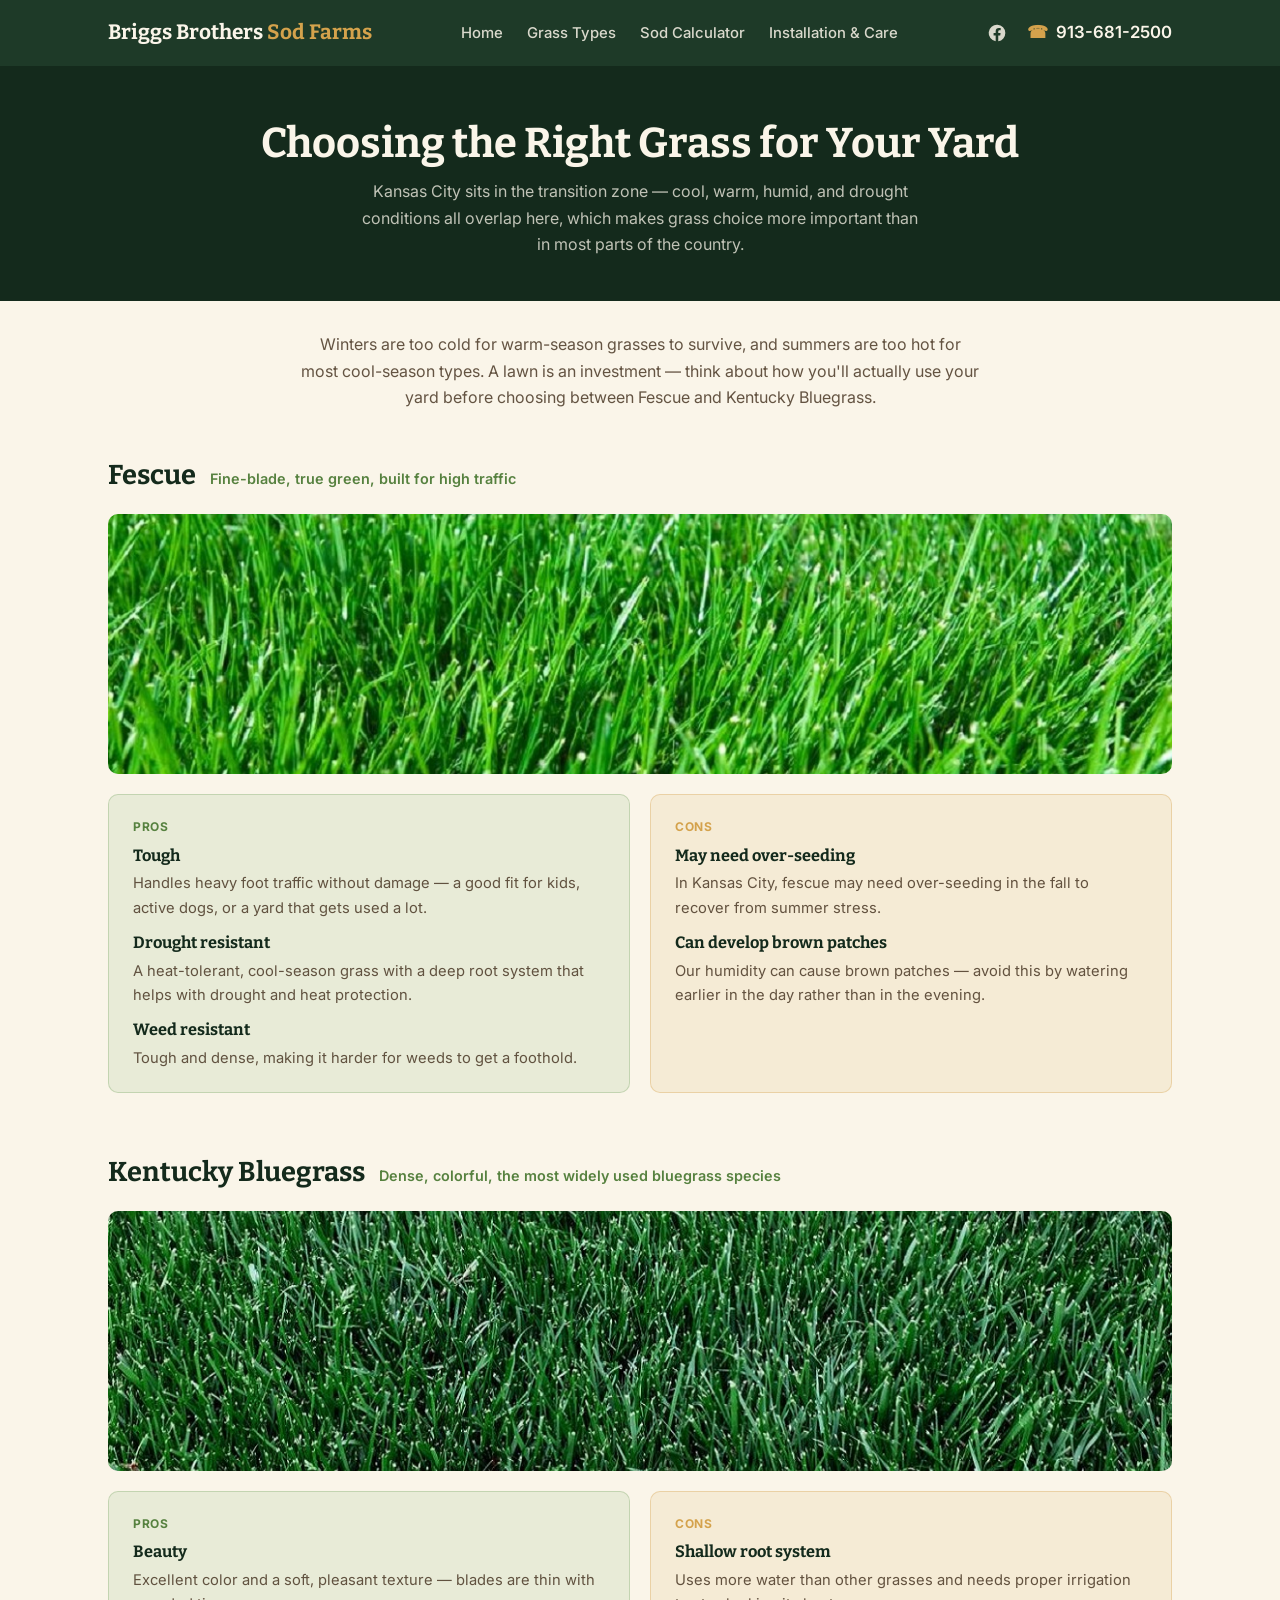
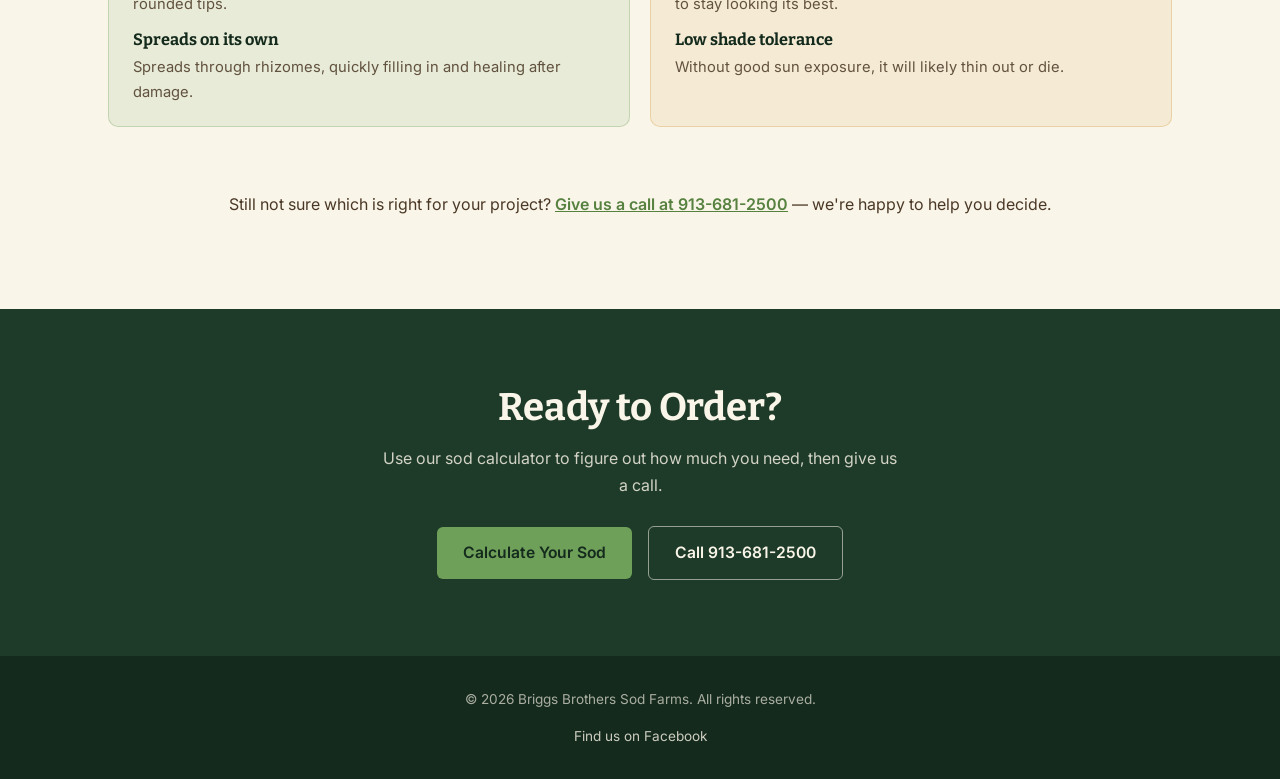
==== grass-types.html @ ac91e64b "Add files via upload" ====
<!DOCTYPE html>
<html lang="en">
<head>
<meta charset="UTF-8">
<meta name="viewport" content="width=device-width, initial-scale=1.0">
<title>Fescue vs. Kentucky Bluegrass — Briggs Brothers Sod Farms</title>
<meta name="description" content="Compare Fescue and Kentucky Bluegrass sod for Kansas City lawns — pros, cons, and which is right for your yard.">
<link rel="stylesheet" href="style.css">
</head>
<body>

<header class="site-header">
  <div class="container">
    <a class="brand" href="index.html">Briggs Brothers <span>Sod Farms</span></a>
    <nav class="site-nav">
      <a href="index.html">Home</a>
      <a href="grass-types.html">Grass Types</a>
      <a href="calculator.html">Sod Calculator</a>
      <a href="installation-care.html">Installation &amp; Care</a>
    </nav>
    <div class="header-right">
      <a class="icon-link" href="https://www.facebook.com/briggsturffarm/" target="_blank" rel="noopener" aria-label="Briggs Brothers Sod Farms on Facebook">
        <svg width="20" height="20" viewBox="0 0 24 24" fill="currentColor"><path d="M22 12a10 10 0 1 0-11.6 9.9v-7H7.9V12h2.5V9.8c0-2.5 1.5-3.9 3.8-3.9 1.1 0 2.2.2 2.2.2v2.5h-1.3c-1.2 0-1.6.8-1.6 1.6V12h2.8l-.4 2.9h-2.4v7A10 10 0 0 0 22 12Z"/></svg>
      </a>
      <a class="header-phone" href="tel:9136812500">913-681-2500</a>
    </div>
  </div>
</header>

<div class="page-banner">
  <div class="container">
    <h1>Choosing the Right Grass for Your Yard</h1>
    <p>Kansas City sits in the transition zone — cool, warm, humid, and drought conditions all overlap here, which makes grass choice more important than in most parts of the country.</p>
  </div>
</div>

<section class="section">
  <div class="container">
    <p style="max-width: 68ch; margin: 0 auto 50px; text-align: center; opacity: 0.85;">Winters are too cold for warm-season grasses to survive, and summers are too hot for most cool-season types. A lawn is an investment — think about how you'll actually use your yard before choosing between Fescue and Kentucky Bluegrass.</p>

    <div class="grass-block">
      <div class="grass-block-head">
        <h2>Fescue</h2>
        <span>Fine-blade, true green, built for high traffic</span>
      </div>
      <img class="grass-photo" src="images/kentucky-bluegrass-kansascity-mo-briggs-brothers-sod-farms.JPG" alt="Fescue grass close-up">
      <div class="pro-con-grid">
        <div class="pro-con-card pro">
          <span class="tag">Pros</span>
          <h3>Tough</h3>
          <p>Handles heavy foot traffic without damage — a good fit for kids, active dogs, or a yard that gets used a lot.</p>
          <h3>Drought resistant</h3>
          <p>A heat-tolerant, cool-season grass with a deep root system that helps with drought and heat protection.</p>
          <h3>Weed resistant</h3>
          <p>Tough and dense, making it harder for weeds to get a foothold.</p>
        </div>
        <div class="pro-con-card con">
          <span class="tag">Cons</span>
          <h3>May need over-seeding</h3>
          <p>In Kansas City, fescue may need over-seeding in the fall to recover from summer stress.</p>
          <h3>Can develop brown patches</h3>
          <p>Our humidity can cause brown patches — avoid this by watering earlier in the day rather than in the evening.</p>
        </div>
      </div>
    </div>

    <div class="grass-block">
      <div class="grass-block-head">
        <h2>Kentucky Bluegrass</h2>
        <span>Dense, colorful, the most widely used bluegrass species</span>
      </div>
      <img class="grass-photo" src="images/fescue-briggs-brothers-sod-farms.JPG" alt="Kentucky Bluegrass close-up">
      <div class="pro-con-grid">
        <div class="pro-con-card pro">
          <span class="tag">Pros</span>
          <h3>Beauty</h3>
          <p>Excellent color and a soft, pleasant texture — blades are thin with rounded tips.</p>
          <h3>Spreads on its own</h3>
          <p>Spreads through rhizomes, quickly filling in and healing after damage.</p>
        </div>
        <div class="pro-con-card con">
          <span class="tag">Cons</span>
          <h3>Shallow root system</h3>
          <p>Uses more water than other grasses and needs proper irrigation to stay looking its best.</p>
          <h3>Low shade tolerance</h3>
          <p>Without good sun exposure, it will likely thin out or die.</p>
        </div>
      </div>
    </div>

    <p style="text-align:center; margin-top: 10px;">Still not sure which is right for your project? <a href="tel:9136812500" style="color: var(--meadow-deep); font-weight: 600;">Give us a call at 913-681-2500</a> — we're happy to help you decide.</p>
  </div>
</section>

<section class="section cta-section" id="contact">
  <div class="container">
    <h2>Ready to Order?</h2>
    <p>Use our sod calculator to figure out how much you need, then give us a call.</p>
    <a class="btn" href="calculator.html">Calculate Your Sod</a>
    <a class="btn btn--ghost" href="tel:9136812500">Call 913-681-2500</a>
  </div>
</section>

<footer class="site-footer">
  <div class="container">
    &copy; 2026 Briggs Brothers Sod Farms. All rights reserved.
    <div class="footer-social">
      <a href="https://www.facebook.com/briggsturffarm/" target="_blank" rel="noopener">Find us on Facebook</a>
    </div>
  </div>
</footer>

</body>
</html>
---- style.css ----
@import url('https://fonts.googleapis.com/css2?family=Bitter:wght@500;600;700&family=Inter:wght@400;500;600&display=swap');

:root {
  --forest: #1E3A28;
  --forest-deep: #142A1C;
  --meadow: #6FA05A;
  --meadow-deep: #56813F;
  --cream: #FAF5E9;
  --cream-alt: #F1E9D6;
  --soil: #4A3826;
  --gold: #D4A24C;
  --line: #E3D9BE;
}

* { box-sizing: border-box; }

body {
  margin: 0;
  background: var(--cream);
  color: var(--soil);
  font-family: 'Inter', -apple-system, sans-serif;
  font-size: 16px;
  line-height: 1.65;
}

h1, h2, h3 {
  font-family: 'Bitter', Georgia, serif;
  font-weight: 700;
  line-height: 1.15;
  color: var(--forest-deep);
  margin: 0;
}

p { margin: 0 0 1em; }
a { color: inherit; }
img { max-width: 100%; display: block; }

.container { max-width: 1120px; margin: 0 auto; padding: 0 28px; }

/* ---------- Header ---------- */

.site-header {
  background: var(--forest);
  padding: 16px 0;
}

.site-header .container {
  display: flex;
  align-items: center;
  justify-content: space-between;
  flex-wrap: wrap;
  gap: 12px;
}

.brand {
  color: var(--cream);
  font-family: 'Bitter', serif;
  font-weight: 700;
  font-size: 1.3rem;
  text-decoration: none;
}

.brand span { color: var(--gold); }

.site-nav {
  display: flex;
  align-items: center;
  gap: 24px;
}

.site-nav a {
  color: rgba(250,245,233,0.85);
  text-decoration: none;
  font-size: 0.93rem;
  font-weight: 500;
}

.site-nav a:hover { color: var(--cream); }

.header-right {
  display: flex;
  align-items: center;
  gap: 20px;
}

.icon-link {
  color: rgba(250,245,233,0.85);
  text-decoration: none;
  display: inline-flex;
}

.icon-link:hover { color: var(--gold); }

.header-phone {
  color: var(--cream);
  text-decoration: none;
  font-weight: 600;
  font-size: 1.05rem;
  display: flex;
  align-items: center;
  gap: 8px;
}

.header-phone::before {
  content: '\260E';
  color: var(--gold);
}

/* ---------- Sub-page banner (non-home pages) ---------- */

.page-banner {
  background: var(--forest-deep);
  padding: 54px 0 44px;
  text-align: center;
}

.page-banner h1 {
  color: var(--cream);
  font-size: clamp(1.9rem, 3.6vw, 2.6rem);
  margin-bottom: 10px;
}

.page-banner p {
  color: rgba(250,245,233,0.75);
  max-width: 56ch;
  margin: 0 auto;
}

/* ---------- Pro/Con cards (Grass Types page) ---------- */

.grass-block { margin-bottom: 64px; }

.grass-block:last-child { margin-bottom: 0; }

.grass-block-head {
  display: flex;
  align-items: baseline;
  gap: 14px;
  margin-bottom: 22px;
  flex-wrap: wrap;
}

.grass-block-head h2 { font-size: 1.7rem; }

.grass-block-head span {
  color: var(--meadow-deep);
  font-weight: 600;
  font-size: 0.9rem;
}

.grass-photo {
  width: 100%;
  max-height: 260px;
  object-fit: cover;
  border-radius: 10px;
  margin-bottom: 20px;
}

.pro-con-grid {
  display: grid;
  grid-template-columns: 1fr 1fr;
  gap: 20px;
}

.pro-con-card {
  border-radius: 10px;
  padding: 22px 24px;
}

.pro-con-card.pro { background: rgba(111,160,90,0.12); border: 1px solid rgba(111,160,90,0.3); }
.pro-con-card.con { background: rgba(212,162,76,0.12); border: 1px solid rgba(212,162,76,0.35); }

.pro-con-card .tag {
  font-size: 0.75rem;
  font-weight: 700;
  letter-spacing: 0.06em;
  text-transform: uppercase;
  display: block;
  margin-bottom: 10px;
}

.pro-con-card.pro .tag { color: var(--meadow-deep); }
.pro-con-card.con .tag { color: var(--gold); }

.pro-con-card h3 { font-size: 1.02rem; margin-bottom: 6px; }
.pro-con-card p { font-size: 0.92rem; color: var(--soil); opacity: 0.85; margin: 0 0 14px; }
.pro-con-card p:last-child { margin-bottom: 0; }

/* ---------- Calculator ---------- */

.calculator-box {
  background: var(--cream);
  border: 1px solid var(--line);
  border-radius: 12px;
  padding: 32px;
  max-width: 480px;
  margin: 0 auto 20px;
}

.calc-field { margin-bottom: 16px; }

.calc-field label {
  display: block;
  font-size: 0.88rem;
  font-weight: 600;
  color: var(--forest-deep);
  margin-bottom: 6px;
}

.calc-field input {
  width: 100%;
  padding: 11px 14px;
  border: 1px solid var(--line);
  border-radius: 6px;
  font-size: 1rem;
  font-family: 'Inter', sans-serif;
  background: #fff;
}

.calc-btn {
  width: 100%;
  background: var(--meadow);
  color: var(--forest-deep);
  border: none;
  padding: 13px;
  border-radius: 6px;
  font-weight: 600;
  font-size: 1rem;
  cursor: pointer;
  margin-top: 6px;
}

.calc-btn:hover { background: #85B573; }

.calc-results {
  display: none;
  margin-top: 20px;
  padding-top: 20px;
  border-top: 1px solid var(--line);
  text-align: center;
}

.calc-results.show { display: block; }

.calc-results .result-row {
  display: flex;
  justify-content: space-between;
  font-size: 1.05rem;
  margin-bottom: 8px;
}

.calc-results .result-row strong { color: var(--forest-deep); }

.calc-note {
  text-align: center;
  font-size: 0.88rem;
  color: var(--soil);
  opacity: 0.75;
  max-width: 440px;
  margin: 0 auto;
}

/* Measuring shapes */

.shapes-grid {
  display: grid;
  grid-template-columns: repeat(3, 1fr);
  gap: 22px;
  margin-top: 36px;
}

.shape-card {
  background: var(--cream-alt);
  border: 1px solid var(--line);
  border-radius: 10px;
  padding: 22px;
  text-align: center;
}

.shape-card h3 { font-size: 1rem; margin-bottom: 10px; }
.shape-card .formula {
  font-family: 'Bitter', serif;
  font-weight: 600;
  color: var(--meadow-deep);
  font-size: 0.95rem;
  margin: 10px 0;
}
.shape-card p { font-size: 0.85rem; color: var(--soil); opacity: 0.8; margin: 0; }

/* ---------- Numbered steps (Installation page) ---------- */

.steps-list { counter-reset: step; }

.step-item {
  display: flex;
  gap: 20px;
  margin-bottom: 30px;
}

.step-item .num {
  flex-shrink: 0;
  width: 40px; height: 40px;
  border-radius: 50%;
  background: var(--meadow);
  color: var(--forest-deep);
  font-family: 'Bitter', serif;
  font-weight: 700;
  display: flex; align-items: center; justify-content: center;
}

.step-item h3 { font-size: 1.08rem; margin-bottom: 6px; }
.step-item p { font-size: 0.95rem; color: var(--soil); opacity: 0.85; margin: 0; }

.callout {
  background: rgba(212,162,76,0.14);
  border: 1px solid rgba(212,162,76,0.4);
  border-radius: 8px;
  padding: 16px 20px;
  font-weight: 600;
  color: var(--forest-deep);
  margin: 10px 0 30px;
}

/* ---------- Footer ---------- */

.site-footer {
  background: var(--forest-deep);
  color: rgba(250,245,233,0.65);
  padding: 32px 0;
  text-align: center;
  font-size: 0.85rem;
}

.footer-social {
  margin-top: 14px;
  display: flex;
  justify-content: center;
  gap: 16px;
}

.footer-social a {
  color: rgba(250,245,233,0.8);
  text-decoration: none;
}

.footer-social a:hover { color: var(--gold); }

/* ---------- Hero ---------- */

.hero {
  position: relative;
  min-height: 560px;
  display: flex;
  align-items: flex-end;
  background-size: cover;
  background-position: center;
}

.hero::after {
  content: '';
  position: absolute;
  inset: 0;
  background: linear-gradient(0deg, rgba(20,42,28,0.88) 0%, rgba(20,42,28,0.35) 55%, rgba(20,42,28,0.1) 100%);
}

.hero-content {
  position: relative;
  z-index: 1;
  padding: 60px 0 56px;
  color: var(--cream);
}

.eyebrow {
  display: inline-block;
  background: var(--gold);
  color: var(--forest-deep);
  font-weight: 600;
  font-size: 0.78rem;
  letter-spacing: 0.06em;
  text-transform: uppercase;
  padding: 5px 12px;
  border-radius: 3px;
  margin-bottom: 18px;
}

.hero h1 {
  color: var(--cream);
  font-size: clamp(2.1rem, 4.4vw, 3.3rem);
  max-width: 30ch;
  margin-bottom: 18px;
}

.hero p.lead {
  max-width: 50ch;
  font-size: 1.12rem;
  color: rgba(250, 245, 233, 0.88);
  margin-bottom: 26px;
}

.btn {
  display: inline-flex;
  align-items: center;
  gap: 8px;
  background: var(--meadow);
  color: var(--forest-deep);
  text-decoration: none;
  padding: 13px 26px;
  border-radius: 6px;
  font-weight: 600;
  font-size: 0.98rem;
  transition: background 0.15s ease;
}

.btn:hover { background: #85B573; }

.btn--ghost {
  background: transparent;
  border: 1.5px solid rgba(250,245,233,0.55);
  color: var(--cream);
  margin-left: 12px;
}

.btn--ghost:hover { border-color: var(--cream); }

/* ---------- Trust strip ---------- */

.trust-strip {
  background: var(--forest-deep);
  padding: 20px 0;
}

.trust-strip .container {
  display: flex;
  justify-content: space-around;
  flex-wrap: wrap;
  gap: 20px;
  text-align: center;
}

.trust-item {
  color: var(--cream);
}

.trust-item strong {
  display: block;
  font-family: 'Bitter', serif;
  font-size: 1.5rem;
  color: var(--gold);
}

.trust-item span {
  font-size: 0.82rem;
  color: rgba(250,245,233,0.75);
  letter-spacing: 0.02em;
}

/* ---------- Sections ---------- */

.section { padding: 76px 0; }

.page-banner + .section { padding-top: 30px; }

.section--alt { background: var(--cream-alt); border-top: 1px solid var(--line); border-bottom: 1px solid var(--line); }

.section-head { max-width: 60ch; margin-bottom: 40px; }

.section-head .eyebrow-text {
  color: var(--meadow-deep);
  font-weight: 600;
  font-size: 0.82rem;
  letter-spacing: 0.07em;
  text-transform: uppercase;
  display: block;
  margin-bottom: 10px;
}

.section-head h2 { font-size: clamp(1.7rem, 2.8vw, 2.3rem); margin-bottom: 14px; }
.section-head p { color: var(--soil); opacity: 0.85; font-size: 1.03rem; margin: 0; }

/* About / two-column */

.about-grid {
  display: grid;
  grid-template-columns: 1fr 1fr;
  gap: 48px;
  align-items: center;
}

.about-grid img {
  border-radius: 10px;
  box-shadow: 0 20px 40px -16px rgba(20,42,28,0.35);
}

/* Products */

.products {
  display: grid;
  grid-template-columns: repeat(2, 1fr);
  gap: 26px;
}

.product-card {
  background: var(--cream);
  border: 1px solid var(--line);
  border-radius: 10px;
  padding: 26px 24px;
}

.product-card h3 { font-size: 1.1rem; margin-bottom: 8px; }
.product-card p { color: var(--soil); opacity: 0.82; font-size: 0.95rem; margin: 0; }

.product-card .icon {
  width: 40px; height: 40px;
  border-radius: 8px;
  background: var(--meadow);
  margin-bottom: 16px;
  display: flex; align-items: center; justify-content: center;
  color: var(--cream); font-family: 'Bitter', serif; font-weight: 700;
}

/* Gallery */

.gallery {
  display: grid;
  grid-template-columns: repeat(4, 1fr);
  gap: 16px;
}

.gallery figure { margin: 0; }

.gallery img {
  border-radius: 8px;
  aspect-ratio: 4/5;
  object-fit: cover;
  width: 100%;
}

.gallery figcaption {
  font-size: 0.82rem;
  color: var(--soil);
  opacity: 0.75;
  margin-top: 8px;
  text-align: center;
}

/* Contact / CTA */

.cta-section {
  background: var(--forest);
  color: var(--cream);
  text-align: center;
}

.cta-section h2 { color: var(--cream); font-size: clamp(1.8rem, 3vw, 2.4rem); margin-bottom: 16px; }
.cta-section p { color: rgba(250,245,233,0.82); max-width: 52ch; margin: 0 auto 28px; }

.contact-grid {
  display: grid;
  grid-template-columns: repeat(3, 1fr);
  gap: 24px;
  margin-top: 40px;
  text-align: left;
}

.contact-card {
  border-top: 2px solid var(--line);
  padding-top: 16px;
}

.contact-card .label {
  font-size: 0.76rem;
  letter-spacing: 0.06em;
  text-transform: uppercase;
  color: var(--meadow-deep);
  font-weight: 600;
  display: block;
  margin-bottom: 6px;
}

.contact-card a, .contact-card span { color: var(--forest-deep); font-weight: 500; }

/* ---------- Responsive ---------- */

@media (max-width: 860px) {
  .about-grid, .products, .contact-grid { grid-template-columns: 1fr; }
  .gallery { grid-template-columns: repeat(2, 1fr); }
  .hero { min-height: 480px; }
}
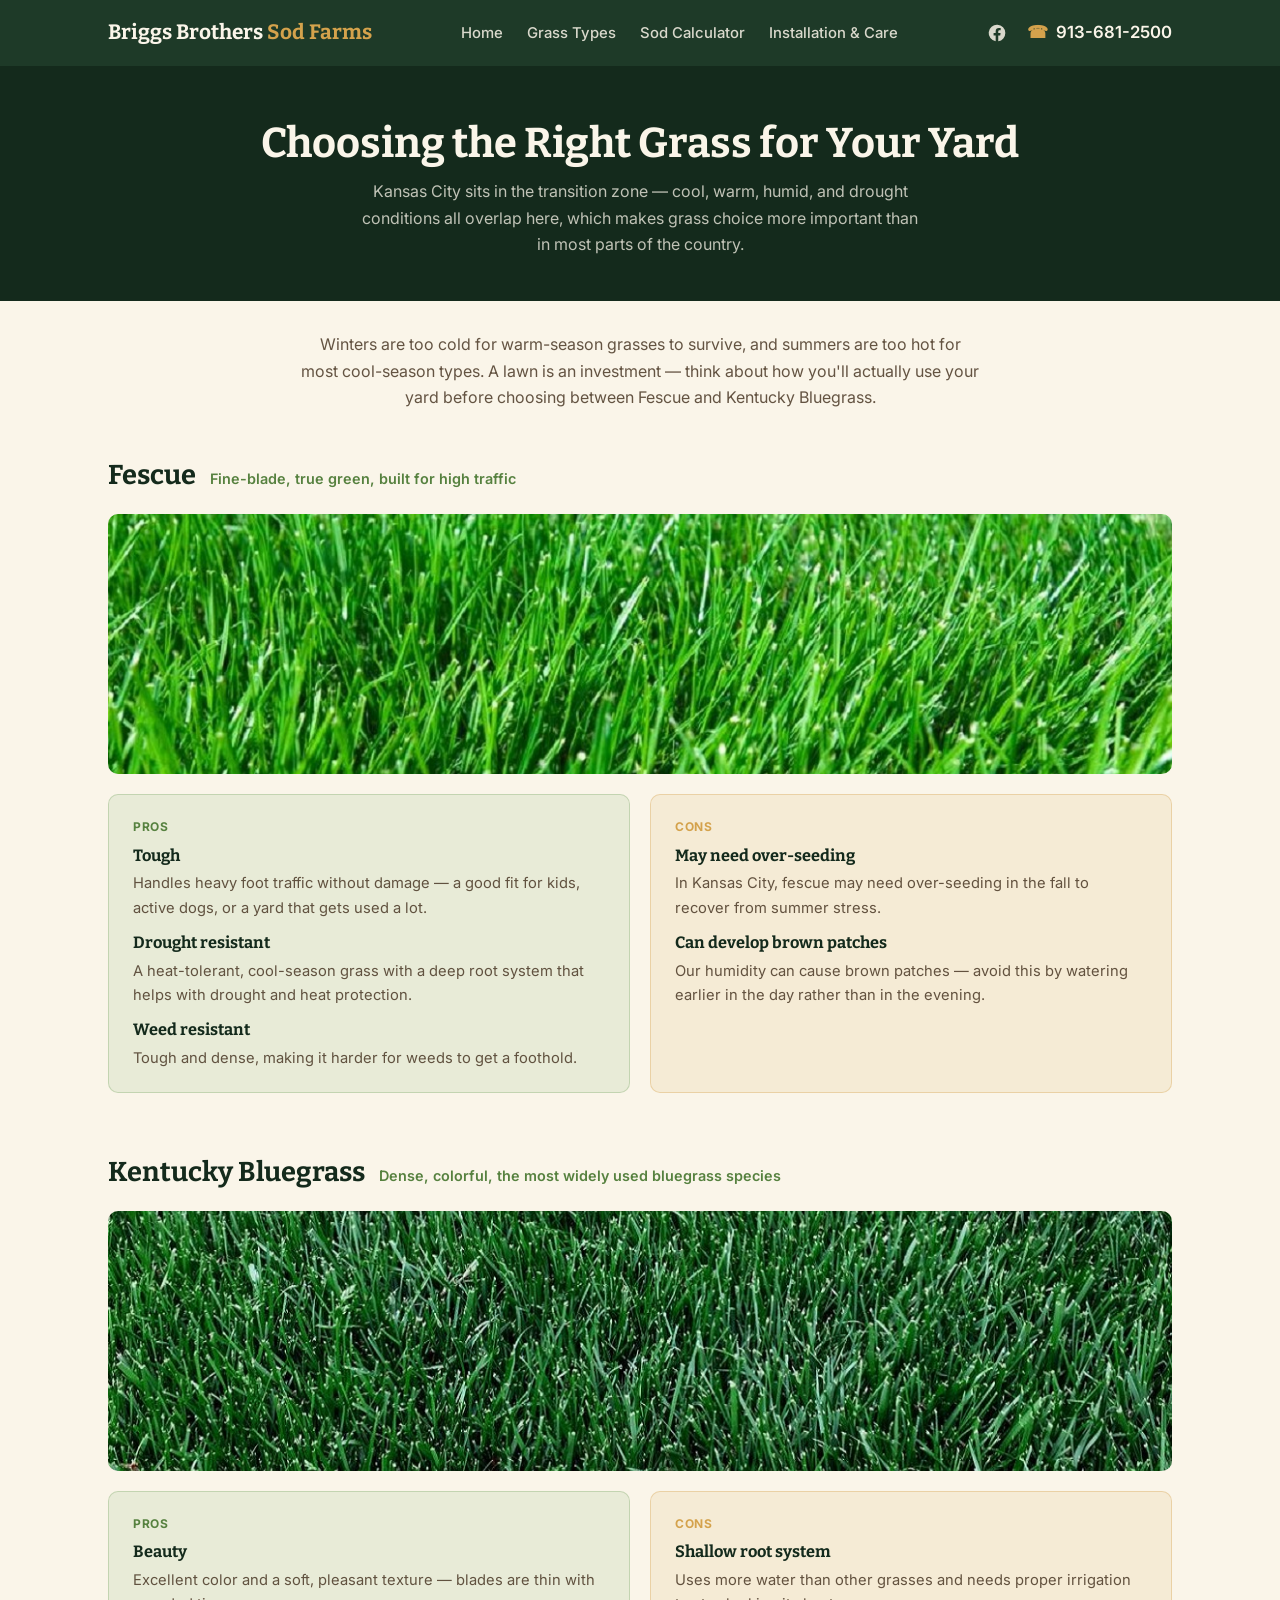
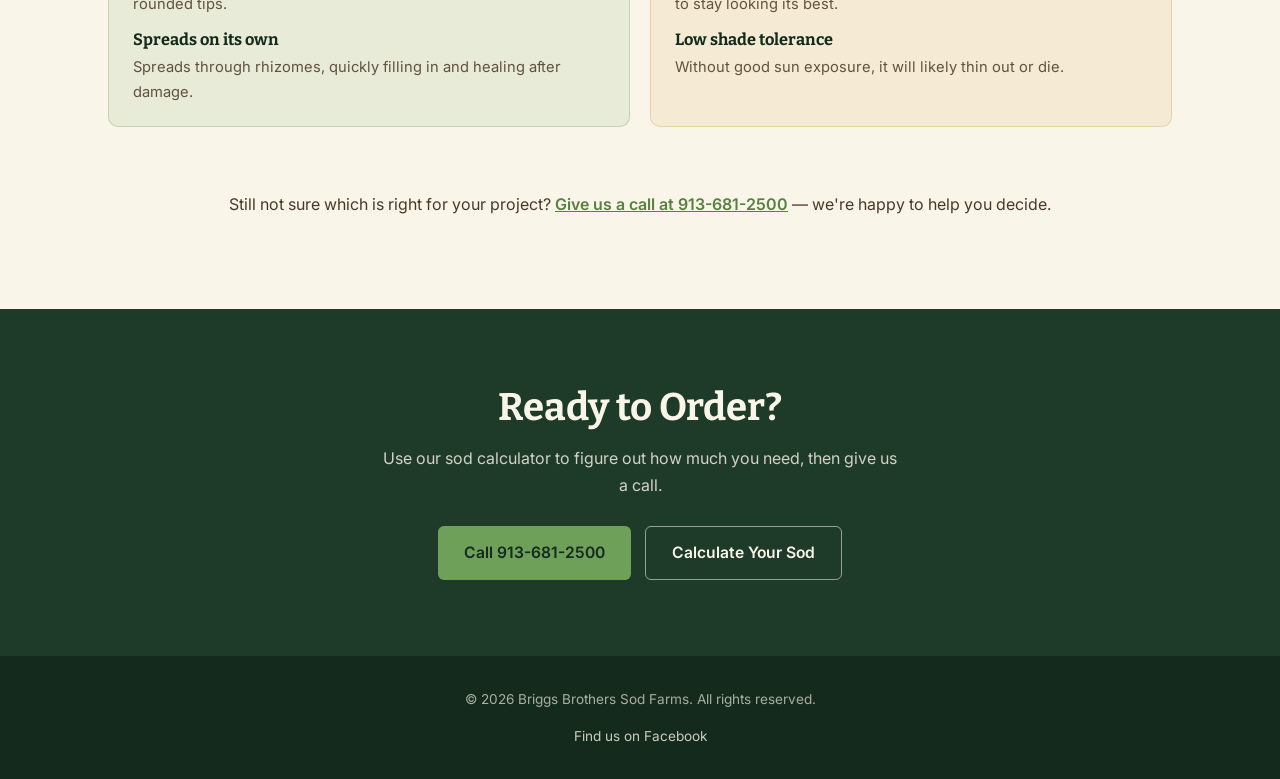
==== commit 3877bcf5: "Add files via upload" ====
--- a/grass-types.html
+++ b/grass-types.html
@@ -96,8 +96,10 @@
   <div class="container">
     <h2>Ready to Order?</h2>
     <p>Use our sod calculator to figure out how much you need, then give us a call.</p>
-    <a class="btn" href="calculator.html">Calculate Your Sod</a>
-    <a class="btn btn--ghost" href="tel:9136812500">Call 913-681-2500</a>
+    <div class="btn-group">
+      <a class="btn" href="tel:9136812500">Call 913-681-2500</a>
+      <a class="btn btn--ghost" href="calculator.html">Calculate Your Sod</a>
+    </div>
   </div>
 </section>
 
--- a/style.css
+++ b/style.css
@@ -413,11 +413,19 @@
 
 .btn:hover { background: #85B573; }
 
+.btn-group {
+  display: flex;
+  flex-wrap: wrap;
+  gap: 14px;
+  justify-content: center;
+}
+
+.hero .btn-group { justify-content: flex-start; }
+
 .btn--ghost {
   background: transparent;
   border: 1.5px solid rgba(250,245,233,0.55);
   color: var(--cream);
-  margin-left: 12px;
 }
 
 .btn--ghost:hover { border-color: var(--cream); }
@@ -571,18 +579,65 @@
   font-size: 0.76rem;
   letter-spacing: 0.06em;
   text-transform: uppercase;
-  color: var(--meadow-deep);
+  color: var(--gold);
   font-weight: 600;
   display: block;
   margin-bottom: 6px;
 }
 
-.contact-card a, .contact-card span { color: var(--forest-deep); font-weight: 500; }
+.contact-card a, .contact-card span { color: var(--cream); font-weight: 500; }
 
 /* ---------- Responsive ---------- */
 
 @media (max-width: 860px) {
-  .about-grid, .products, .contact-grid { grid-template-columns: 1fr; }
+  .about-grid, .products, .contact-grid, .pro-con-grid, .shapes-grid { grid-template-columns: 1fr; }
   .gallery { grid-template-columns: repeat(2, 1fr); }
   .hero { min-height: 480px; }
-}
+
+  .site-header .container {
+    flex-direction: column;
+    align-items: flex-start;
+    gap: 12px;
+  }
+
+  .site-nav {
+    order: 3;
+    width: 100%;
+    flex-wrap: wrap;
+    justify-content: center;
+    gap: 10px 18px;
+    padding-top: 10px;
+    border-top: 1px solid rgba(250,245,233,0.15);
+  }
+
+  .header-right {
+    width: 100%;
+    justify-content: space-between;
+  }
+
+  .calculator-box { padding: 22px 20px; }
+
+  .hero {
+    min-height: 420px;
+    background-position: center 30%;
+  }
+
+  .hero-content {
+    text-align: center;
+    padding: 40px 0 44px;
+  }
+
+  .hero h1 {
+    max-width: none;
+  }
+
+  .hero p.lead {
+    max-width: none;
+    margin-left: auto;
+    margin-right: auto;
+  }
+
+  .hero .btn-group {
+    justify-content: center;
+  }
+}
